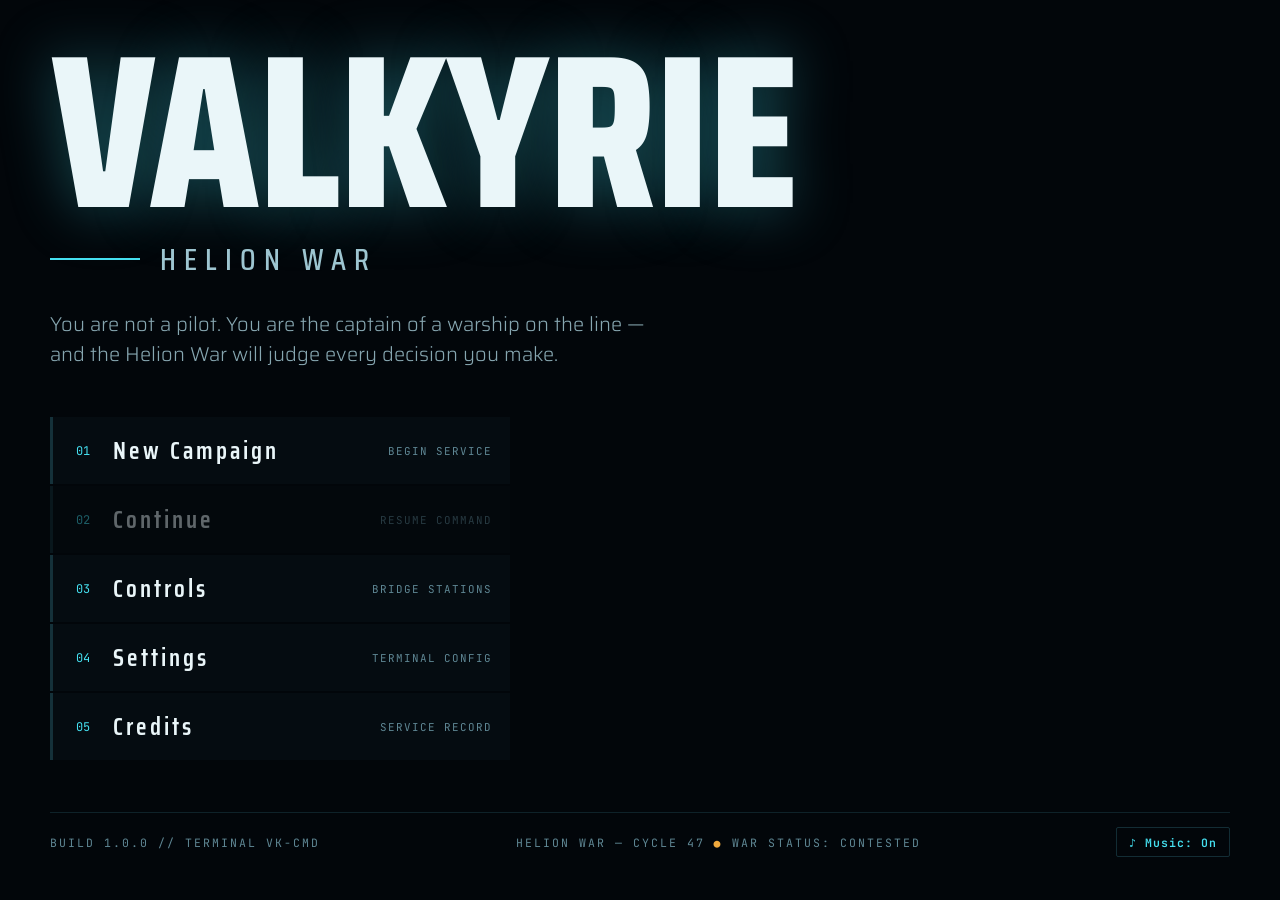
==== index.html @ b06b36be "M5: player hull classes and enemy ship variety - Three player hulls (Frigate / Cruiser / Battleship)" ====
<!DOCTYPE html>
<html lang="en">
<head>
  <meta charset="UTF-8">
  <meta name="viewport" content="width=device-width, initial-scale=1.0">
  <title>Valkyrie</title>
  <link rel="icon" href="data:image/svg+xml,%3Csvg xmlns='http://www.w3.org/2000/svg' viewBox='0 0 32 32'%3E%3Crect width='32' height='32' fill='%2304080b'/%3E%3Crect x='8' y='8' width='16' height='16' transform='rotate(45 16 16)' fill='none' stroke='%2345e0f0' stroke-width='3'/%3E%3Crect x='13' y='13' width='6' height='6' transform='rotate(45 16 16)' fill='%2345e0f0'/%3E%3C/svg%3E">
  <link rel="stylesheet" href="style.css">
</head>
<body>
  <main id="app">

    <!-- ============ TITLE ============ -->
    <section id="title-screen" class="screen">
      <div class="vk-bg vk-bg--title"></div>
      <div class="scanlines"></div>
      <div class="title-layout">
        <div class="title-block">
          <h1 class="game-title">VALKYRIE</h1>
          <div class="title-sub">
            <span class="rule"></span>
            <span>HELION WAR</span>
          </div>
          <p class="tagline">You are not a pilot. You are the captain of a warship on the line — and the Helion War will judge every decision you make.</p>
        </div>

        <nav class="menu">
          <button class="menu-item" id="menu-new"><span class="num">01</span><span class="label">New Campaign</span><span class="mono sub">BEGIN SERVICE</span></button>
          <button class="menu-item" id="menu-continue"><span class="num">02</span><span class="label">Continue</span><span class="mono sub">RESUME COMMAND</span></button>
          <button class="menu-item" id="menu-controls"><span class="num">03</span><span class="label">Controls</span><span class="mono sub">BRIDGE STATIONS</span></button>
          <button class="menu-item" id="menu-settings"><span class="num">04</span><span class="label">Settings</span><span class="mono sub">TERMINAL CONFIG</span></button>
          <button class="menu-item" id="menu-credits"><span class="num">05</span><span class="label">Credits</span><span class="mono sub">SERVICE RECORD</span></button>
        </nav>

        <div class="status-bar mono">
          <span>BUILD 1.0.0 // TERMINAL VK-CMD</span>
          <span class="dim">HELION WAR — CYCLE 47 <span class="amber">●</span> WAR STATUS: CONTESTED</span>
          <button class="audio-toggle" data-mute-toggle>♪ Music: On</button>
        </div>
      </div>
    </section>

    <!-- ============ CAMPAIGN INTRO ============ -->
    <section id="intro-screen" class="screen">
      <div class="vk-bg"></div>
      <div class="scanlines"></div>
      <div class="panel intro-panel">
        <p class="mono eyebrow">COMMONWEALTH NAVY // CONFIDENTIAL — CAPTAIN'S EYES ONLY</p>
        <h2>The Line Breaks</h2>
        <p class="mono intro-sub">HELION THEATRE · WAR CYCLE 47 · STATUS: CONTESTED</p>
        <div class="intro-body">
          <p>The Helion War is being lost.</p>
          <p>For three years the <b>Veyr Dominion</b> has driven through the frontier, system by system, breaking every Commonwealth fleet sent to hold them. They do not think of themselves as conquerors. They look at a divided, hesitant Commonwealth and see only a civilisation that has earned the order they intend to impose.</p>
          <p>And they are not alone. As the Navy falls back, frontier worlds that begged for protection and received speeches have begun to fly Dominion colours — the <b>Helion Protectorate</b>. Their ships are Commonwealth-built. Their captains trained in the same academies you did. When they hail you, they will not sound like the enemy.</p>
          <p>The <b>Greyward Line</b> is collapsing. Your ship's captain is dead, and the Admiralty has run out of better options. Command of the frigate <b>Resolute</b> — old, patched, scarred long before you boarded her — now falls to you.</p>
          <p>You are not here to win the war. Not yet. You are here to save what can be saved: ships, crews, civilians, and whatever is left of the line. In this war, a mission can succeed inside a defeat.</p>
          <p class="intro-sign">— Admiralty Command, Helion Front</p>
        </div>
        <button id="intro-begin" class="primary">Take Command</button>
      </div>
    </section>

    <!-- ============ GALACTIC WAR MAP ============ -->
    <section id="warmap-screen" class="screen">
      <div class="vk-bg"></div>
      <div class="warmap-shell">
        <div class="warmap-header">
          <div>
            <p class="mono eyebrow">STRATEGIC COMMAND // HELION THEATRE</p>
            <h2>Galactic War Map</h2>
          </div>
          <div class="warmap-cycle-box">
            <span class="mono">WAR CYCLE</span>
            <b id="warmap-cycle">1</b>
          </div>
        </div>
        <div class="warmap-body">
          <div class="warmap-stage">
            <svg id="warmap-routes" viewBox="0 0 100 100" preserveAspectRatio="none"></svg>
            <div id="warmap-nodes"></div>
          </div>
          <aside id="warmap-panel" class="card warmap-panel"></aside>
        </div>
        <div id="warmap-news" class="warmap-news"></div>
        <div class="warmap-actions">
          <button data-starbase class="primary">Starbase / Refit</button>
          <button data-back-title class="ghost">Back to Title</button>
        </div>
      </div>
    </section>

    <!-- ============ STARBASE ============ -->
    <section id="starbase-screen" class="screen">
      <div class="vk-bg"></div>
      <div class="panel wide">
        <div class="section-heading">
          <p class="mono eyebrow">ORBITAL COMMAND // REFIT BAY</p>
          <h2>Starbase</h2>
        </div>

        <div class="base-grid">
          <div class="card status-block">
            <h3 class="mono">▣ CAREER</h3>
            <dl>
              <div><dt>Credits</dt><dd id="base-credits">0</dd></div>
              <div><dt>Reputation</dt><dd id="base-reputation">Unproven</dd></div>
              <div><dt>Hull</dt><dd id="base-hull">100%</dd></div>
              <div><dt>Repair Estimate</dt><dd id="base-repair-cost">0</dd></div>
              <div><dt>Hull Class</dt><dd id="base-shipclass">Frigate</dd></div>
              <div><dt>Missions</dt><dd id="base-missions">0</dd></div>
              <div><dt>Best Grade</dt><dd id="base-best">—</dd></div>
              <div><dt>Tonnage Destroyed</dt><dd id="base-tonnage">0 t</dd></div>
            </dl>
            <button id="repair-ship">Repair Ship</button>
          </div>

          <div class="card loadout-block">
            <h3 class="mono">⚉ LOADOUT</h3>
            <label>Forward Weapon<select id="forward-select"></select></label>
            <label>Port Broadside<select id="port-select"></select></label>
            <label>Starboard Broadside<select id="starboard-select"></select></label>
            <label>Utility<select id="utility-select"></select></label>
          </div>

          <div class="card orders-block">
            <h3 class="mono">▤ STANDING ORDERS</h3>
            <p id="mission-preview">Assassinate a hostile flagship in a contested sector.</p>
            <div class="spacer"></div>
            <button data-warmap class="primary">To War Map</button>
            <button data-back-title class="ghost">Back to Title</button>
          </div>
        </div>

        <div class="base-grid-2">
          <div class="card armory-block">
            <h3 class="mono">⚙ ARMORY</h3>
            <p class="card-sub mono">Purchase weapons and modules, then equip them in your loadout.</p>
            <div id="armory-list" class="armory-list"></div>
          </div>
          <div class="card history-block">
            <h3 class="mono">▤ MISSION HISTORY</h3>
            <div id="history-list" class="history-list"></div>
          </div>
        </div>

        <div class="card shipyard-block">
          <h3 class="mono">⬡ SHIPYARD — HULL CLASS</h3>
          <p class="card-sub mono">Acquire and command heavier hulls as your reputation grows.</p>
          <div id="shipyard-list" class="shipyard-list"></div>
        </div>
      </div>
    </section>

    <!-- ============ MISSION BRIEFING ============ -->
    <section id="briefing-screen" class="screen">
      <div class="vk-bg"></div>
      <div class="scanlines"></div>
      <div class="panel briefing-panel">
        <p class="mono eyebrow">MISSION BRIEFING // ADMIRALTY COMMAND</p>
        <div class="briefing-head">
          <img id="brief-portrait" class="brief-portrait" alt="Briefing officer">
          <div class="briefing-headinfo">
            <h2 id="brief-op">OPERATION</h2>
            <p class="brief-meta mono"><span id="brief-type"></span> · <span id="brief-sector"></span></p>
            <p class="brief-officer"><b id="brief-officer-name"></b><span id="brief-officer-rank" class="mono"></span></p>
          </div>
        </div>
        <div class="briefing-body">
          <p class="brief-objective"><span class="brief-label mono">OBJECTIVE</span><span id="brief-objective"></span></p>
          <p id="brief-text" class="brief-text"></p>
          <dl class="brief-params">
            <div><dt>Time Limit</dt><dd id="brief-time">—</dd></div>
            <div><dt>Reward</dt><dd id="brief-reward">—</dd></div>
            <div><dt>Sector Threat</dt><dd id="brief-threat">—</dd></div>
          </dl>
        </div>
        <div class="briefing-actions">
          <button id="brief-launch" class="primary">Launch Mission</button>
          <button data-warmap class="ghost">Back to War Map</button>
        </div>
      </div>
    </section>

    <!-- ============ COMBAT ============ -->
    <section id="combat-screen" class="screen">
      <div class="combat-topbar mono">
        <div class="alert"><span class="dot"></span> COMBAT ENGAGED</div>
        <div class="op"><span class="cap">OPERATION</span><b id="hud-operation">—</b></div>
        <div class="obj"><span class="cap">PRIMARY OBJECTIVE</span><span id="hud-objective">—</span></div>
        <div class="clock"><span class="cap">MISSION CLOCK</span><b id="hud-timer">00:00</b></div>
      </div>
      <div class="combat-layout">
        <canvas id="game-canvas" width="1120" height="700"></canvas>
        <aside class="hud">
          <div class="hud-card">
            <h3 class="mono">▣ SHIP STATUS</h3>
            <div class="throttle-row mono"><span>THROTTLE</span><b id="hud-throttle">STOP</b></div>
            <div class="sided">
              <div class="sided-row">
                <span class="sided-label">SHIELDS</span>
                <b id="shield-port-val">100%</b>
                <div class="track port"><i id="shield-port-bar"></i></div>
                <div class="track"><i id="shield-stbd-bar"></i></div>
                <b id="shield-stbd-val">100%</b>
              </div>
              <div class="sided-row">
                <span class="sided-label">HULL</span>
                <b id="hull-port-val">100%</b>
                <div class="track port"><i id="hull-port-bar"></i></div>
                <div class="track"><i id="hull-stbd-bar"></i></div>
                <b id="hull-stbd-val">100%</b>
              </div>
              <div class="sided-caption mono"><span>◄ PORT</span><span>STARBOARD ►</span></div>
            </div>
            <div class="ship-plan">
              <svg viewBox="0 0 100 132" class="ship-plan-svg" aria-hidden="true">
                <path id="plan-port" d="M50 6 L31 30 L27 98 L40 124 L50 124 Z"></path>
                <path id="plan-stbd" d="M50 6 L69 30 L73 98 L60 124 L50 124 Z"></path>
                <line x1="50" y1="9" x2="50" y2="121" stroke="rgba(4,8,11,0.7)" stroke-width="1.5"></line>
                <circle id="plan-engines" cx="50" cy="112" r="6"></circle>
                <circle id="plan-weapons-p" cx="33" cy="66" r="5"></circle>
                <circle id="plan-weapons-s" cx="67" cy="66" r="5"></circle>
                <circle id="plan-sensors" cx="50" cy="26" r="5.5"></circle>
              </svg>
              <div class="ship-plan-key mono">DAMAGE CONTROL — HULL BY FLANK</div>
            </div>
          </div>
          <div class="hud-card">
            <h3 class="mono">⚓ BRIDGE CREW &amp; SYSTEMS</h3>
            <div id="system-officers" class="system-officers"></div>
          </div>
          <div class="hud-card">
            <h3 class="mono">⚉ WEAPON SYSTEMS</h3>
            <ul id="weapon-list" class="weapon-list"></ul>
          </div>
          <div class="hud-card">
            <h3 class="mono danger">◎ LOCKED TARGET</h3>
            <p id="target-info">No contact.</p>
          </div>
          <div class="hud-card log-card">
            <h3 class="mono">▤ COMMAND LOG</h3>
            <ol id="message-log"></ol>
          </div>
        </aside>
      </div>
      <div id="pause-banner" class="pause-banner hidden">PAUSED</div>
    </section>

    <!-- ============ EVALUATION ============ -->
    <section id="evaluation-screen" class="screen">
      <div class="vk-bg"></div>
      <div class="panel wide">
        <div class="section-heading">
          <p class="mono eyebrow">AFTER ACTION REVIEW // ADMIRALTY ASSESSMENT</p>
          <h2>Mission Evaluation</h2>
        </div>
        <div class="evaluation-grid">
          <div class="card grade-card">
            <span id="mission-grade" data-grade="F">F</span>
            <p id="mission-result">Mission failed.</p>
            <p id="eval-commendation" class="commendation hidden"></p>
          </div>
          <div class="card report-card">
            <h3 class="mono">CAPTAIN'S REPORT</h3>
            <p id="captain-report"></p>
          </div>
          <div class="card economy-card">
            <h3 class="mono">CAREER IMPACT</h3>
            <dl>
              <div><dt>Reward</dt><dd id="eval-reward">0</dd></div>
              <div><dt>Repair Cost</dt><dd id="eval-repair">0</dd></div>
              <div><dt>Net Outcome</dt><dd id="eval-net">0</dd></div>
              <div><dt>Reputation</dt><dd id="eval-reputation">Unproven</dd></div>
            </dl>
          </div>
          <div class="card stats-card">
            <h3 class="mono">STATISTICS</h3>
            <dl id="eval-stats"></dl>
          </div>
        </div>
        <p id="eval-warupdate" class="warupdate hidden"></p>
        <p id="eval-career" class="mono career-line"></p>
        <button data-warmap class="primary">Return to Command</button>
      </div>
    </section>

    <!-- ============ CONTROLS ============ -->
    <section id="controls-screen" class="screen">
      <div class="vk-bg"></div>
      <div class="panel wide">
        <div class="section-heading">
          <p class="mono eyebrow">BRIDGE STATIONS // COMMAND REFERENCE</p>
          <h2>Controls</h2>
        </div>
        <div id="controls-grid" class="controls-grid"></div>
        <p class="note mono">Combat is deliberate — your ship is heavy. Turn early, expose a broadside, then protect the damaged side.</p>
        <button data-back-title class="primary">Back to Title</button>
      </div>
    </section>

    <!-- ============ SETTINGS ============ -->
    <section id="settings-screen" class="screen">
      <div class="vk-bg"></div>
      <div class="panel">
        <div class="section-heading">
          <p class="mono eyebrow">TERMINAL CONFIG</p>
          <h2>Settings</h2>
        </div>
        <div class="card settings-card">
          <label class="setting-row">Music Volume
            <input type="range" id="music-volume" min="0" max="100" value="60">
          </label>
          <div class="setting-row">
            <span>Music</span>
            <button class="audio-toggle" data-mute-toggle>♪ Music: On</button>
          </div>
          <p class="note mono">More options (sound effects, screen shake, difficulty, accessibility) arrive in a later milestone.</p>
        </div>
        <button data-back-title class="primary">Back to Title</button>
      </div>
    </section>

    <!-- ============ CREDITS ============ -->
    <section id="credits-screen" class="screen">
      <div class="vk-bg"></div>
      <div class="panel">
        <div class="section-heading">
          <p class="mono eyebrow">SERVICE RECORD</p>
          <h2>Credits</h2>
        </div>
        <div class="card credits-card">
          <p><b>Valkyrie — Broadside Command</b></p>
          <p class="muted">A tactical starship command game. You command a single heavy warship through the Helion War: manoeuvre for broadsides, manage shields and system damage, and answer to the Admiralty after every action.</p>
          <p class="muted">Music: “Silent Armada”.</p>
        </div>
        <button data-back-title class="primary">Back to Title</button>
      </div>
    </section>

  </main>

  <script type="module" src="src/main.js"></script>
</body>
</html>
---- style.css ----
/* ============================================================
   Valkyrie — fleet command terminal visual identity
   Palette + type extracted from the design mockup.
   ============================================================ */

@font-face {
  font-family: "JetBrains Mono";
  font-style: normal;
  font-weight: 400 700;
  font-display: swap;
  src: url("assets/fonts/JetBrainsMono-latin.woff2") format("woff2");
}
@font-face {
  font-family: "Saira";
  font-style: normal;
  font-weight: 300 700;
  font-display: swap;
  src: url("assets/fonts/Saira-latin.woff2") format("woff2");
}
@font-face {
  font-family: "Saira Condensed";
  font-style: normal;
  font-weight: 400;
  font-display: swap;
  src: url("assets/fonts/SairaCondensed-400-latin.woff2") format("woff2");
}
@font-face {
  font-family: "Saira Condensed";
  font-style: normal;
  font-weight: 500;
  font-display: swap;
  src: url("assets/fonts/SairaCondensed-500-latin.woff2") format("woff2");
}
@font-face {
  font-family: "Saira Condensed";
  font-style: normal;
  font-weight: 600;
  font-display: swap;
  src: url("assets/fonts/SairaCondensed-600-latin.woff2") format("woff2");
}
@font-face {
  font-family: "Saira Condensed";
  font-style: normal;
  font-weight: 700;
  font-display: swap;
  src: url("assets/fonts/SairaCondensed-700-latin.woff2") format("woff2");
}
@font-face {
  font-family: "Saira Condensed";
  font-style: normal;
  font-weight: 800;
  font-display: swap;
  src: url("assets/fonts/SairaCondensed-800-latin.woff2") format("woff2");
}

:root {
  --bg: #04080b;
  --bg-deep: #02060a;
  --panel: #061119;
  --panel-2: rgba(10, 22, 28, 0.92);
  --line: rgba(70, 160, 180, 0.25);
  --line-strong: rgba(69, 224, 240, 0.5);
  --text: #eaf6f9;
  --text-2: #cfe2e8;
  --muted: #7fb3c0;
  --muted-2: #5f8794;
  --accent: #45e0f0;
  --amber: #f0a93d;
  --danger: #ff5347;
  --danger-soft: #ff7a70;
  --success: #5fd17a;
  --violet: #b86bff;
  --mono: "JetBrains Mono", ui-monospace, monospace;
  --display: "Saira Condensed", "Saira", sans-serif;
  --body: "Saira", system-ui, sans-serif;
}

* { box-sizing: border-box; }

html, body {
  min-height: 100%;
  margin: 0;
  background: var(--bg-deep);
  color: var(--text);
  font-family: var(--body);
}
body { overflow-x: hidden; }

.mono { font-family: var(--mono); letter-spacing: 1px; }
.dim { color: var(--muted-2); }
.amber { color: var(--amber); }
.danger { color: var(--danger-soft); }
.muted { color: var(--muted); }

/* ---------- buttons / inputs ---------- */
button, select {
  font: inherit;
  color: var(--text);
  cursor: pointer;
}
button {
  min-height: 44px;
  padding: 0 20px;
  border: 1px solid var(--line);
  border-radius: 2px;
  background: rgba(18, 34, 44, 0.8);
  font-family: var(--display);
  font-weight: 600;
  letter-spacing: 2px;
  text-transform: uppercase;
  transition: border-color 0.15s, background 0.15s, color 0.15s;
}
button:hover { border-color: var(--accent); background: rgba(69, 224, 240, 0.12); }
button.primary {
  border-color: transparent;
  background: linear-gradient(135deg, #1fb7c8, #2e7be6);
  color: #021018;
  font-weight: 700;
}
button.primary:hover { background: linear-gradient(135deg, #45e0f0, #3a8df0); }
button.ghost { background: transparent; }
button:disabled { cursor: not-allowed; opacity: 0.45; }

select {
  width: 100%;
  min-height: 40px;
  margin-top: 6px;
  padding: 0 10px;
  border: 1px solid var(--line);
  border-radius: 2px;
  background: #0b1724;
  font-family: var(--body);
}

/* ---------- screens ---------- */
.screen { display: none; position: relative; min-height: 100vh; padding: 28px; }
.screen.screen-active { display: grid; place-items: center; }

.vk-bg {
  position: absolute; inset: 0; z-index: -2;
  background:
    radial-gradient(ellipse 90% 90% at 50% 35%, #08141c 0%, #050b10 55%, var(--bg-deep) 100%),
    radial-gradient(1px 1px at 20% 30%, rgba(200,230,240,0.5), transparent),
    radial-gradient(1px 1px at 60% 20%, rgba(200,230,240,0.4), transparent),
    radial-gradient(1px 1px at 80% 50%, rgba(200,230,240,0.5), transparent),
    radial-gradient(1px 1px at 40% 75%, rgba(200,230,240,0.35), transparent),
    radial-gradient(2px 2px at 15% 62%, rgba(200,230,240,0.5), transparent);
}
.vk-bg--title {
  background:
    radial-gradient(ellipse 120% 90% at 70% 30%, #0a1822 0%, #050b10 45%, #03070a 100%),
    radial-gradient(ellipse 50% 60% at 78% 60%, rgba(40,160,180,0.10), transparent 60%),
    radial-gradient(1px 1px at 20% 30%, rgba(200,230,240,0.7), transparent),
    radial-gradient(1px 1px at 60% 20%, rgba(200,230,240,0.5), transparent),
    radial-gradient(1px 1px at 80% 50%, rgba(200,230,240,0.6), transparent),
    radial-gradient(2px 2px at 15% 60%, rgba(200,230,240,0.6), transparent),
    radial-gradient(1px 1px at 33% 15%, rgba(200,230,240,0.5), transparent);
}
.scanlines {
  position: absolute; inset: 0; z-index: -1; pointer-events: none; opacity: 0.5;
  background: repeating-linear-gradient(0deg, rgba(0,0,0,0) 0 2px, rgba(0,0,0,0.16) 3px, rgba(0,0,0,0) 4px);
}

/* ============ TITLE ============ */
.title-layout { width: min(1180px, 100%); }
.fleet-tag { display: flex; align-items: center; gap: 16px; margin-bottom: 60px; }
.fleet-tag .mono { font-size: 0.8rem; letter-spacing: 4px; color: var(--muted); }
.sigil {
  width: 30px; height: 30px; border: 2px solid var(--accent); transform: rotate(45deg);
  display: grid; place-items: center;
}
.sigil::after { content: ""; width: 11px; height: 11px; background: var(--accent); }

.classified { font-size: 0.85rem; letter-spacing: 9px; color: var(--accent); margin: 0 0 6px; }
.game-title {
  margin: 0;
  font-family: var(--display);
  font-weight: 800;
  font-size: clamp(5rem, 17vw, 14rem);
  line-height: 0.82;
  letter-spacing: -2px;
  color: var(--text);
  text-shadow: 0 0 60px rgba(69, 224, 240, 0.35);
}
.title-sub { display: flex; align-items: center; gap: 20px; margin-top: 14px; }
.title-sub .rule { height: 2px; width: 90px; background: var(--accent); }
.title-sub span:last-child {
  font-family: var(--display); font-weight: 500; font-size: clamp(1.1rem, 2.4vw, 1.9rem);
  letter-spacing: 8px; color: #9dc5d0;
}
.tagline { margin-top: 26px; max-width: 620px; font-size: 1.25rem; line-height: 1.5; color: #87a7b1; font-weight: 300; }

.menu { display: flex; flex-direction: column; gap: 2px; width: min(460px, 100%); margin-top: 48px; }
.menu-item {
  display: flex; align-items: center; gap: 18px;
  min-height: 0; padding: 14px 18px;
  border: 0; border-left: 3px solid rgba(70, 160, 180, 0.25);
  border-radius: 0; background: rgba(8, 18, 24, 0.5);
  text-transform: none; letter-spacing: 0; font-family: var(--body); font-weight: 400;
}
.menu-item:hover { background: rgba(69, 224, 240, 0.12); border-left-color: var(--accent); }
.menu-item .num { font-family: var(--mono); font-size: 0.75rem; color: var(--accent); width: 24px; }
.menu-item .label { font-family: var(--display); font-weight: 600; font-size: 1.55rem; letter-spacing: 3px; }
.menu-item .sub { margin-left: auto; font-size: 0.68rem; color: var(--muted-2); }
.menu-item.disabled { opacity: 0.4; pointer-events: none; }

.status-bar {
  display: flex; flex-wrap: wrap; gap: 14px; justify-content: space-between; align-items: center;
  margin-top: 52px; padding-top: 14px; font-size: 0.72rem; letter-spacing: 2px; color: var(--muted-2);
  border-top: 1px solid rgba(70, 160, 180, 0.18);
}
.audio-toggle {
  min-height: 30px; padding: 0 12px; font-family: var(--mono); font-size: 0.72rem;
  letter-spacing: 1px; text-transform: none; color: var(--accent); background: transparent;
  border: 1px solid var(--line);
}
.audio-toggle.muted { color: var(--muted-2); }

/* ============ CAMPAIGN INTRO ============ */
.intro-panel { width: min(820px, 100%); max-height: calc(100vh - 56px); overflow-y: auto; }
.intro-sub { margin: 8px 0 0; font-size: 0.72rem; letter-spacing: 3px; color: var(--muted-2); }
.intro-body { margin: 22px 0 26px; }
.intro-body p { margin: 0 0 16px; color: var(--text-2); font-size: 1.08rem; line-height: 1.66; }
.intro-body b { color: var(--accent); font-weight: 600; }
.intro-sign { color: var(--muted) !important; font-style: italic; }
.intro-panel .primary { width: 100%; }

/* ============ MISSION BRIEFING ============ */
.briefing-panel { width: min(860px, 100%); max-height: calc(100vh - 56px); overflow-y: auto; }
.briefing-head { display: grid; grid-template-columns: 120px 1fr; gap: 22px; align-items: center; margin: 16px 0 20px; }
.brief-portrait { width: 120px; height: 158px; object-fit: cover; object-position: top center; border: 1px solid var(--line-strong); border-radius: 3px; background: #0b1724; box-shadow: 0 8px 30px rgba(0, 0, 0, 0.5); }
.briefing-headinfo h2 { font-size: clamp(1.6rem, 3.5vw, 2.6rem); }
.brief-meta { margin: 6px 0 10px; font-size: 0.74rem; letter-spacing: 2px; color: var(--amber); }
.brief-officer { margin: 0; color: var(--text-2); }
.brief-officer b { font-family: var(--display); font-weight: 600; font-size: 1.15rem; letter-spacing: 1px; }
.brief-officer span { display: block; font-size: 0.7rem; letter-spacing: 2px; color: var(--muted-2); text-transform: uppercase; margin-top: 2px; }
.briefing-body { border-top: 1px solid var(--line); padding-top: 18px; }
.brief-objective { display: flex; gap: 12px; align-items: baseline; margin: 0 0 14px; }
.brief-objective .brief-label { font-size: 0.66rem; letter-spacing: 2px; color: var(--accent); white-space: nowrap; }
.brief-objective span:last-child { font-family: var(--display); font-weight: 600; font-size: 1.2rem; color: var(--text); }
.brief-text { color: var(--text-2); font-size: 1.04rem; line-height: 1.6; margin: 0 0 18px; }
.brief-params { display: grid; grid-template-columns: repeat(3, 1fr); gap: 14px; margin: 0 0 22px; }
.brief-params div { display: flex; flex-direction: column; gap: 4px; padding: 12px 14px; border: 1px solid var(--line); background: rgba(8, 18, 26, 0.5); }
.brief-params dt { color: var(--muted-2); font-size: 0.66rem; letter-spacing: 2px; text-transform: uppercase; }
.brief-params dd { margin: 0; font-family: var(--mono); font-size: 1.05rem; color: var(--text); }
.briefing-actions { display: flex; gap: 12px; }
.briefing-actions .primary { flex: 2; }
.briefing-actions .ghost { flex: 1; }

/* ============ panels / cards ============ */
.panel {
  position: relative;
  width: min(760px, 100%);
  padding: 30px;
  border: 1px solid var(--line);
  border-radius: 2px;
  background: rgba(8, 18, 26, 0.86);
  box-shadow: 0 24px 70px rgba(0, 0, 0, 0.45);
}
.panel.wide { width: min(1180px, 100%); }
.section-heading { margin-bottom: 24px; }
.eyebrow { margin: 0 0 8px; font-size: 0.75rem; letter-spacing: 4px; color: var(--accent); }
h2 { margin: 0; font-family: var(--display); font-weight: 700; font-size: clamp(2rem, 5vw, 3.2rem); letter-spacing: 1px; }
h3 { margin: 0 0 14px; font-size: 0.78rem; letter-spacing: 3px; color: var(--muted-2); }

.card {
  border: 1px solid var(--line);
  background: var(--panel-2);
  padding: 18px;
  clip-path: polygon(0 0, 100% 0, 100% 100%, 14px 100%, 0 calc(100% - 14px));
}

dl { margin: 0; }
dl div { display: flex; justify-content: space-between; gap: 18px; padding: 8px 0; border-bottom: 1px solid rgba(70, 160, 180, 0.2); }
dt { color: var(--muted); }
dd { margin: 0; font-weight: 700; text-align: right; font-family: var(--mono); }

/* ============ STARBASE ============ */
.base-grid { display: grid; grid-template-columns: minmax(220px, 0.9fr) minmax(280px, 1.15fr) minmax(260px, 1fr); gap: 18px; }
.loadout-block { display: grid; gap: 14px; align-content: start; }
.loadout-block label { color: var(--muted); font-size: 0.9rem; }
.orders-block { display: flex; flex-direction: column; gap: 12px; }
.orders-block p { color: var(--muted); line-height: 1.5; }
.orders-block .spacer { flex: 1; }
.status-block button { margin-top: 14px; width: 100%; }

.base-grid-2 { display: grid; grid-template-columns: 1.2fr 1fr; gap: 18px; margin-top: 18px; }
.card-sub { margin: -4px 0 12px; font-size: 0.68rem; letter-spacing: 1px; color: var(--muted-2); }

.armory-list { display: grid; gap: 8px; max-height: 320px; overflow: auto; }
.armory-row { display: grid; grid-template-columns: 1fr auto auto; gap: 12px; align-items: center; padding: 10px 12px; border: 1px solid rgba(70, 160, 180, 0.18); background: rgba(8, 18, 24, 0.5); }
.armory-info { display: flex; flex-direction: column; gap: 2px; min-width: 0; }
.armory-name { font-family: var(--display); font-weight: 600; font-size: 1.02rem; letter-spacing: 1px; }
.armory-meta { font-size: 0.66rem; color: var(--muted-2); overflow: hidden; text-overflow: ellipsis; white-space: nowrap; }
.armory-cost { color: var(--amber); font-size: 0.82rem; }
.armory-row button { min-height: 34px; padding: 0 16px; }

.history-list { display: grid; gap: 8px; max-height: 320px; overflow: auto; }
.history-row { display: grid; grid-template-columns: 30px 1fr auto; gap: 10px; align-items: center; padding: 8px 10px; border-left: 2px solid rgba(70, 160, 180, 0.3); background: rgba(8, 18, 24, 0.5); }
.history-grade { font-family: var(--display); font-weight: 800; font-size: 1.2rem; text-align: center; }
.history-grade[data-grade="S"], .history-grade[data-grade="A"] { color: var(--accent); }
.history-grade[data-grade="B"], .history-grade[data-grade="C"] { color: var(--amber); }
.history-grade[data-grade="D"], .history-grade[data-grade="F"] { color: var(--danger); }
.history-info { display: flex; flex-direction: column; gap: 1px; min-width: 0; }
.history-op { font-size: 0.92rem; color: var(--text-2); overflow: hidden; text-overflow: ellipsis; white-space: nowrap; }
.history-target { font-size: 0.66rem; color: var(--muted-2); }
.history-result { font-size: 0.66rem; }
.history-result.ok { color: var(--success); }
.history-result.bad { color: var(--danger-soft); }
.empty { color: var(--muted-2); font-size: 0.78rem; padding: 8px 2px; }

.shipyard-block { margin-top: 18px; }
.shipyard-list { display: grid; grid-template-columns: repeat(3, 1fr); gap: 14px; }
.shipyard-row { display: flex; flex-direction: column; gap: 10px; padding: 14px; border: 1px solid var(--line); background: rgba(8, 18, 24, 0.5); }
.shipyard-row.current { border-color: var(--accent); background: rgba(69, 224, 240, 0.08); }
.shipyard-info { display: flex; flex-direction: column; gap: 6px; flex: 1; }
.shipyard-name { font-family: var(--display); font-weight: 700; font-size: 1.1rem; letter-spacing: 1px; color: var(--text); }
.shipyard-stats { font-size: 0.66rem; letter-spacing: 1px; color: var(--accent); }
.shipyard-desc { font-size: 0.82rem; line-height: 1.45; color: var(--muted); }
.shipyard-row button { width: 100%; }
@media (max-width: 1100px) { .shipyard-list { grid-template-columns: 1fr; } }

/* ============ COMBAT ============ */
#combat-screen.screen-active { display: block; padding: 0; }
.combat-topbar {
  display: flex; align-items: center; gap: 28px; height: 64px; padding: 0 28px;
  background: linear-gradient(180deg, rgba(6, 16, 22, 0.95), rgba(6, 16, 22, 0));
  font-size: 0.72rem;
}
.combat-topbar .cap { display: block; color: var(--muted-2); letter-spacing: 2px; }
.combat-topbar b, .combat-topbar #hud-objective { font-family: var(--display); font-weight: 600; font-size: 1.05rem; letter-spacing: 2px; color: var(--text); }
.combat-topbar .clock b { font-family: var(--mono); color: var(--accent); font-size: 1.3rem; }
.combat-topbar .alert { display: flex; align-items: center; gap: 10px; color: var(--danger-soft); font-family: var(--display); font-weight: 700; letter-spacing: 3px; }
.combat-topbar .obj { flex: 1; text-align: center; }
.combat-topbar .dot { width: 10px; height: 10px; border-radius: 50%; background: var(--danger); animation: vk-blink 1.1s steps(1) infinite; }

.combat-layout { display: grid; grid-template-columns: minmax(0, 1fr) 340px; gap: 16px; padding: 0 16px 16px; height: calc(100vh - 64px); }
#game-canvas {
  width: 100%; height: 100%;
  border: 1px solid var(--line);
  border-radius: 2px;
  background: #02060a;
  box-shadow: inset 0 0 200px rgba(255, 60, 40, 0.08);
}
.hud { display: flex; flex-direction: column; gap: 12px; min-height: 0; overflow-y: auto; padding-right: 4px; }
.hud-card { border: 1px solid var(--line); background: var(--panel-2); padding: 14px; min-height: 0; }
.hud-card h3 { margin-bottom: 10px; }
.hud-card.danger, .hud-card h3.danger { color: var(--danger-soft); }

.throttle-row { display: flex; justify-content: space-between; align-items: center; padding: 4px 0 10px; font-size: 0.7rem; letter-spacing: 1px; color: var(--muted); border-bottom: 1px solid rgba(70, 160, 180, 0.18); margin-bottom: 10px; }
.throttle-row b { font-size: 0.78rem; color: var(--muted); }
.throttle-row b[data-level="1"] { color: var(--accent); }
.throttle-row b[data-level="2"] { color: var(--accent); }
.throttle-row b[data-level="3"] { color: var(--amber); }
.sided { margin-bottom: 6px; }
.sided-row { display: grid; grid-template-columns: 54px 32px 1fr 1fr 32px; gap: 6px; align-items: center; margin: 8px 0; }
.sided-label { font-family: var(--mono); font-size: 0.66rem; letter-spacing: 1px; color: var(--muted); }
.sided-row b { font-family: var(--mono); font-size: 0.66rem; color: var(--text); text-align: center; }
.sided-row .track { height: 10px; overflow: hidden; border-radius: 1px; background: #091420; }
.sided-row .track i { display: block; height: 100%; width: 100%; background: var(--success); }
.sided-row .track.port { transform: scaleX(-1); } /* mirror: port fills from centre outward */
.sided-caption { display: flex; justify-content: space-between; padding: 0 2px; margin-top: 2px; font-size: 0.6rem; letter-spacing: 1px; color: var(--muted-2); }
#target-info .sd { color: var(--muted-2); }

.system-list, .weapon-list, #message-log { margin: 10px 0 0; padding: 0; list-style: none; }
.system-list li, .weapon-list li {
  display: flex; justify-content: space-between; gap: 12px; padding: 5px 0;
  border-bottom: 1px solid rgba(70, 160, 180, 0.18); color: var(--muted); font-size: 0.82rem;
}
.system-list b, .weapon-list b { color: var(--text); font-family: var(--mono); font-size: 0.74rem; }
.system-list li[data-level="1"] b { color: var(--amber); }
.system-list li[data-level="2"] b { color: var(--danger-soft); }
.system-list li[data-level="3"] b { color: var(--danger); }
.weapon-list li[data-ready="true"] b { color: var(--success); }
.weapon-list li[data-ready="false"] b { color: var(--amber); }

/* ship damage schematic */
.ship-plan { display: flex; flex-direction: column; align-items: center; gap: 5px; margin-top: 14px; }
.ship-plan-svg { width: 78px; height: auto; }
.ship-plan-svg path { stroke-width: 2.5; transition: fill 0.25s, stroke 0.25s; }
.ship-plan-svg circle { stroke: rgba(4, 8, 11, 0.65); stroke-width: 1; transition: fill 0.25s; }
.ship-plan-key { font-size: 0.56rem; letter-spacing: 1px; color: var(--muted-2); }

/* bridge crew + systems */
.system-officers { display: flex; flex-direction: column; gap: 11px; }
.officer-row { display: grid; grid-template-columns: 46px 1fr; gap: 11px; align-items: center; }
.officer-portrait { width: 46px; height: 60px; object-fit: cover; object-position: top center; border: 1px solid var(--line); border-radius: 2px; background: #0b1724; }
.officer-info { display: flex; flex-direction: column; gap: 3px; min-width: 0; }
.officer-top { display: flex; justify-content: space-between; align-items: baseline; gap: 8px; }
.officer-name { font-family: var(--display); font-weight: 600; font-size: 0.95rem; letter-spacing: 0.5px; color: var(--text); white-space: nowrap; }
.officer-role { font-size: 0.56rem; letter-spacing: 1px; color: var(--muted-2); text-transform: uppercase; white-space: nowrap; }
.officer-system { font-size: 0.76rem; color: var(--muted); }
.officer-system .sys-icon { color: var(--accent); font-size: 0.9rem; }
.officer-system b { font-family: var(--mono); font-size: 0.7rem; font-weight: 500; }
.officer-bar { height: 5px; background: #091420; border-radius: 1px; overflow: hidden; margin-top: 2px; }
.officer-bar i { display: block; height: 100%; width: 100%; background: var(--success); transition: width 0.2s; }
.officer-row[data-level="3"] .officer-portrait { filter: grayscale(0.6) brightness(0.66); }
.officer-row[data-level="3"] .officer-name { color: var(--danger-soft); }

#target-info { color: var(--muted); line-height: 1.4; font-size: 0.86rem; }
.log-card { overflow: hidden; }
#message-log { max-height: 100%; overflow: auto; color: var(--muted); font-family: var(--mono); font-size: 0.76rem; }
#message-log li { margin-bottom: 7px; line-height: 1.4; }

.pause-banner {
  position: fixed; inset: 0; display: grid; place-items: center;
  background: rgba(3, 7, 12, 0.62); color: var(--text);
  font-family: var(--display); font-weight: 800; font-size: 4rem; letter-spacing: 8px;
}
.hidden { display: none; }

/* ============ EVALUATION ============ */
.evaluation-grid { display: grid; grid-template-columns: 200px minmax(260px, 1fr) minmax(220px, 0.75fr); gap: 18px; margin-bottom: 20px; }
.grade-card { display: grid; place-items: center; text-align: center; }
.grade-card span { font-family: var(--display); font-weight: 900; font-size: 5.4rem; line-height: 1; }
.grade-card span[data-grade="S"], .grade-card span[data-grade="A"] { color: var(--accent); }
.grade-card span[data-grade="B"], .grade-card span[data-grade="C"] { color: var(--amber); }
.grade-card span[data-grade="D"], .grade-card span[data-grade="F"] { color: var(--danger); }
.grade-card p { margin: 10px 0 0; color: var(--muted); }
.commendation { margin: 12px 0 0; font-size: 0.82rem; line-height: 1.4; }
.commendation[data-kind="commendation"] { color: var(--success); }
.commendation[data-kind="reprimand"] { color: var(--danger-soft); }
.career-line { margin: 0 0 18px; padding: 10px 14px; font-size: 0.72rem; letter-spacing: 1px; color: var(--muted); border: 1px solid var(--line); background: rgba(8, 18, 26, 0.6); }
.report-card { grid-row: span 2; }
.report-card p { color: var(--text-2); line-height: 1.6; }
.stats-card { grid-column: 1 / -1; }
#eval-stats { display: grid; grid-template-columns: repeat(4, minmax(140px, 1fr)); gap: 0 18px; }
#evaluation-screen .primary { width: 100%; }

/* ============ CONTROLS ============ */
.controls-grid { display: grid; grid-template-columns: repeat(3, 1fr); gap: 18px; margin-bottom: 20px; }
.controls-group { border: 1px solid var(--line); background: var(--panel-2); padding: 16px; }
.controls-group h3 { color: var(--accent); }
.control-row { display: flex; align-items: center; gap: 12px; padding: 8px 0; border-bottom: 1px solid rgba(70, 160, 180, 0.16); }
.control-keys { display: flex; gap: 6px; min-width: 96px; }
kbd {
  font-family: var(--mono); font-size: 0.72rem; min-width: 30px; text-align: center;
  padding: 5px 8px; border: 1px solid var(--line-strong); border-radius: 3px;
  background: #0b1724; color: var(--accent);
}
.control-action { color: var(--text-2); font-size: 0.92rem; }
.note { color: var(--muted-2); font-size: 0.8rem; line-height: 1.5; margin: 0 0 18px; }
#controls-screen .primary, #settings-screen .primary, #credits-screen .primary { width: 100%; }

/* ============ SETTINGS / CREDITS ============ */
.settings-card, .credits-card { display: grid; gap: 16px; margin-bottom: 20px; }
.setting-row { display: flex; align-items: center; justify-content: space-between; gap: 16px; color: var(--muted); }
.setting-row input[type="range"] { flex: 1; max-width: 320px; accent-color: var(--accent); }
.credits-card p { margin: 0; line-height: 1.6; }

/* ============ WAR MAP ============ */
.warmap-shell { width: min(1320px, 100%); display: flex; flex-direction: column; gap: 16px; }
.warmap-header { display: flex; justify-content: space-between; align-items: flex-end; gap: 18px; }
.warmap-cycle-box { text-align: right; }
.warmap-cycle-box span { display: block; font-size: 0.68rem; letter-spacing: 2px; color: var(--muted-2); }
.warmap-cycle-box b { font-family: var(--display); font-weight: 700; font-size: 2.4rem; color: var(--accent); }

.warmap-body { display: grid; grid-template-columns: 1fr 340px; gap: 18px; }
.warmap-stage {
  position: relative; height: 56vh; min-height: 420px;
  border: 1px solid var(--line); border-radius: 2px;
  background:
    linear-gradient(rgba(70,160,180,0.05) 1px, transparent 1px) 0 0 / 64px 64px,
    linear-gradient(90deg, rgba(70,160,180,0.05) 1px, transparent 1px) 0 0 / 64px 64px,
    radial-gradient(ellipse 60% 60% at 50% 50%, #061119 0%, #03070a 100%);
  overflow: hidden;
}
#warmap-routes { position: absolute; inset: 0; width: 100%; height: 100%; pointer-events: none; }
#warmap-routes line { stroke: rgba(70, 160, 180, 0.28); stroke-width: 1; vector-effect: non-scaling-stroke; }
#warmap-nodes { position: absolute; inset: 0; }

.warmap-node {
  position: absolute; transform: translate(-50%, -50%);
  display: flex; flex-direction: column; align-items: center; gap: 6px;
  min-height: 0; padding: 0; border: 0; background: transparent;
  text-transform: none; letter-spacing: 0; font-family: var(--body);
  --node-color: #45e0f0;
}
.node-dot {
  width: 20px; height: 20px; border-radius: 50%;
  background: var(--node-color); box-shadow: 0 0 12px var(--node-color);
  border: 2px solid rgba(4, 8, 11, 0.8);
}
.node-marker { position: absolute; top: -7px; width: 34px; height: 34px; border-radius: 50%; pointer-events: none; }
.warmap-node.has-mission .node-marker {
  border: 1.5px solid var(--node-color); opacity: 0.7; animation: vk-pulse 2.2s ease-in-out infinite;
}
.node-label {
  font-family: var(--display); font-weight: 600; font-size: 0.92rem; letter-spacing: 1px;
  color: var(--text-2); white-space: nowrap; text-shadow: 0 1px 4px #000;
}
.warmap-node:hover .node-dot { transform: scale(1.15); }
.warmap-node.selected .node-dot { box-shadow: 0 0 0 3px rgba(255,255,255,0.5), 0 0 16px var(--node-color); }
.warmap-node.selected .node-label { color: #fff; }

.warmap-panel { align-self: start; }
.wm-head { margin-bottom: 14px; }
.wm-name { margin: 2px 0 4px; font-family: var(--display); font-weight: 700; font-size: 1.5rem; }
.wm-control { font-family: var(--mono); font-size: 0.72rem; letter-spacing: 2px; }
.wm-bar { display: grid; grid-template-columns: 86px 1fr 30px; gap: 8px; align-items: center; margin: 7px 0; }
.wm-bar-label { font-size: 0.64rem; color: var(--muted); }
.wm-track { height: 8px; background: #091420; border-radius: 1px; overflow: hidden; }
.wm-track i { display: block; height: 100%; }
.wm-bar-val { font-size: 0.66rem; color: var(--text); text-align: right; }
.wm-meta { margin: 12px 0; font-size: 0.68rem; color: var(--muted-2); letter-spacing: 1px; }
.wm-order { margin-top: 14px; border-top: 1px solid var(--line); padding-top: 14px; }
.wm-optype { margin: 6px 0 4px; font-family: var(--display); font-weight: 700; font-size: 1.15rem; letter-spacing: 1px; color: var(--amber); }
.wm-brief { color: var(--muted); font-size: 0.86rem; line-height: 1.5; margin: 4px 0 14px; }
.wm-order button { width: 100%; }
.wm-secured { margin-top: 16px; color: var(--success); font-size: 0.78rem; letter-spacing: 1px; }

.warmap-news { border: 1px solid var(--line); background: rgba(8, 18, 26, 0.5); padding: 12px 16px; min-height: 48px; }
.news-line { display: flex; gap: 12px; align-items: baseline; padding: 4px 0; }
.news-cycle { font-size: 0.64rem; letter-spacing: 1px; white-space: nowrap; }
.news-cycle.good { color: var(--success); }
.news-cycle.bad { color: var(--danger-soft); }
.news-text { color: var(--text-2); font-size: 0.86rem; line-height: 1.4; }
.warmap-actions { display: flex; gap: 12px; }
.warmap-actions button { flex: 1; }

.warupdate { margin: 0 0 12px; padding: 12px 16px; font-size: 0.88rem; line-height: 1.5; color: var(--text-2); border-left: 2px solid var(--accent); background: rgba(69, 224, 240, 0.06); }

/* ============ animations ============ */
@keyframes vk-blink { 0%, 100% { opacity: 1; } 50% { opacity: 0.2; } }
@keyframes vk-pulse { 0%, 100% { opacity: 0.35; transform: scale(1); } 50% { opacity: 0.8; transform: scale(1.12); } }

/* ============ responsive ============ */
@media (max-width: 1100px) {
  .base-grid, .base-grid-2, .evaluation-grid, .controls-grid, .warmap-body { grid-template-columns: 1fr; }
  .combat-layout { grid-template-columns: 1fr; height: auto; }
  .hud { grid-template-rows: none; }
  #game-canvas { min-height: 60vh; }
  #eval-stats { grid-template-columns: repeat(2, minmax(140px, 1fr)); }
  .report-card { grid-row: auto; }
}
@media (max-width: 640px) {
  .screen { padding: 16px; }
  .panel { padding: 20px; }
  #eval-stats { grid-template-columns: 1fr; }
  .combat-topbar { gap: 14px; height: auto; flex-wrap: wrap; padding: 10px 16px; }
}
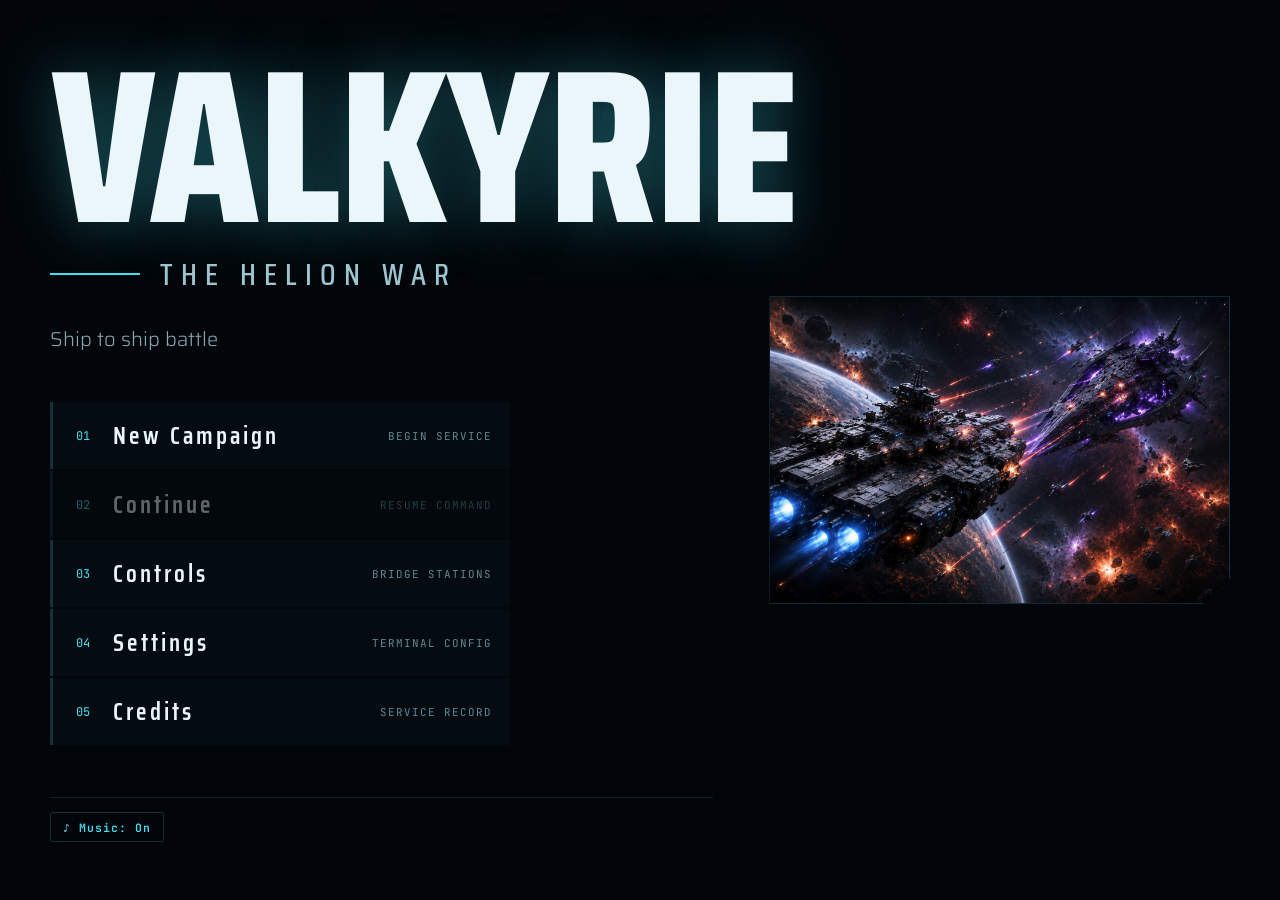
==== commit ecaecf9c: "Front-line deployment limit + title-screen art and copy pass War map: the captain may now only deplo" ====
--- a/index.html
+++ b/index.html
@@ -15,27 +15,56 @@
       <div class="vk-bg vk-bg--title"></div>
       <div class="scanlines"></div>
       <div class="title-layout">
-        <div class="title-block">
-          <h1 class="game-title">VALKYRIE</h1>
-          <div class="title-sub">
-            <span class="rule"></span>
-            <span>HELION WAR</span>
-          </div>
-          <p class="tagline">You are not a pilot. You are the captain of a warship on the line — and the Helion War will judge every decision you make.</p>
-        </div>
-
-        <nav class="menu">
-          <button class="menu-item" id="menu-new"><span class="num">01</span><span class="label">New Campaign</span><span class="mono sub">BEGIN SERVICE</span></button>
-          <button class="menu-item" id="menu-continue"><span class="num">02</span><span class="label">Continue</span><span class="mono sub">RESUME COMMAND</span></button>
-          <button class="menu-item" id="menu-controls"><span class="num">03</span><span class="label">Controls</span><span class="mono sub">BRIDGE STATIONS</span></button>
-          <button class="menu-item" id="menu-settings"><span class="num">04</span><span class="label">Settings</span><span class="mono sub">TERMINAL CONFIG</span></button>
-          <button class="menu-item" id="menu-credits"><span class="num">05</span><span class="label">Credits</span><span class="mono sub">SERVICE RECORD</span></button>
-        </nav>
-
-        <div class="status-bar mono">
-          <span>BUILD 1.0.0 // TERMINAL VK-CMD</span>
-          <span class="dim">HELION WAR — CYCLE 47 <span class="amber">●</span> WAR STATUS: CONTESTED</span>
-          <button class="audio-toggle" data-mute-toggle>♪ Music: On</button>
+        <div class="title-content">
+          <div class="title-block">
+            <h1 class="game-title">VALKYRIE</h1>
+            <div class="title-sub">
+              <span class="rule"></span>
+              <span>THE HELION WAR</span>
+            </div>
+            <p class="tagline">Ship to ship battle</p>
+          </div>
+
+          <nav class="menu">
+            <button class="menu-item" id="menu-new"><span class="num">01</span><span class="label">New Campaign</span><span class="mono sub">BEGIN SERVICE</span></button>
+            <button class="menu-item" id="menu-continue"><span class="num">02</span><span class="label">Continue</span><span class="mono sub">RESUME COMMAND</span></button>
+            <button class="menu-item" id="menu-controls"><span class="num">03</span><span class="label">Controls</span><span class="mono sub">BRIDGE STATIONS</span></button>
+            <button class="menu-item" id="menu-settings"><span class="num">04</span><span class="label">Settings</span><span class="mono sub">TERMINAL CONFIG</span></button>
+            <button class="menu-item" id="menu-credits"><span class="num">05</span><span class="label">Credits</span><span class="mono sub">SERVICE RECORD</span></button>
+          </nav>
+
+          <div class="status-bar mono">
+            <button class="audio-toggle" data-mute-toggle>♪ Music: On</button>
+          </div>
+        </div>
+
+        <figure class="title-art">
+          <img src="assets/title-art.png" alt="A Commonwealth warship and a Veyr command ship exchanging fire over a contested world" onerror="this.closest('.title-art').style.display='none'">
+        </figure>
+      </div>
+    </section>
+
+    <!-- ============ CAMPAIGN SETUP ============ -->
+    <section id="setup-screen" class="screen">
+      <div class="vk-bg"></div>
+      <div class="scanlines"></div>
+      <div class="panel setup-panel">
+        <p class="mono eyebrow">COMMONWEALTH NAVY // COMMISSION OF COMMAND</p>
+        <h2>Assume Command</h2>
+        <p class="setup-sub">The Admiralty is assigning you a warship on the Greyward Line. Confirm your service record before you deploy.</p>
+        <div class="setup-form">
+          <label class="setup-field">
+            <span class="setup-label mono">CAPTAIN'S NAME</span>
+            <input type="text" id="setup-name" maxlength="22" placeholder="Halden" autocomplete="off">
+          </label>
+          <div class="setup-field">
+            <span class="setup-label mono">DIFFICULTY</span>
+            <div id="setup-difficulty" class="setup-options"></div>
+          </div>
+        </div>
+        <div class="setup-actions">
+          <button id="setup-begin" class="primary">Confirm Commission</button>
+          <button data-back-title class="ghost">Stand Down</button>
         </div>
       </div>
     </section>
@@ -84,6 +113,8 @@
         <div id="warmap-news" class="warmap-news"></div>
         <div class="warmap-actions">
           <button data-starbase class="primary">Starbase / Refit</button>
+          <button data-intel class="ghost">Intelligence</button>
+          <button data-service class="ghost">Service Record</button>
           <button data-back-title class="ghost">Back to Title</button>
         </div>
       </div>
@@ -102,6 +133,8 @@
           <div class="card status-block">
             <h3 class="mono">▣ CAREER</h3>
             <dl>
+              <div><dt>Captain</dt><dd id="base-captain">—</dd></div>
+              <div><dt>Rank</dt><dd id="base-rank">Lieutenant</dd></div>
               <div><dt>Credits</dt><dd id="base-credits">0</dd></div>
               <div><dt>Reputation</dt><dd id="base-reputation">Unproven</dd></div>
               <div><dt>Hull</dt><dd id="base-hull">100%</dd></div>
@@ -127,6 +160,7 @@
             <p id="mission-preview">Assassinate a hostile flagship in a contested sector.</p>
             <div class="spacer"></div>
             <button data-warmap class="primary">To War Map</button>
+            <button data-service class="ghost">Service Record</button>
             <button data-back-title class="ghost">Back to Title</button>
           </div>
         </div>
@@ -162,7 +196,7 @@
           <div class="briefing-headinfo">
             <h2 id="brief-op">OPERATION</h2>
             <p class="brief-meta mono"><span id="brief-type"></span> · <span id="brief-sector"></span></p>
-            <p class="brief-officer"><b id="brief-officer-name"></b><span id="brief-officer-rank" class="mono"></span></p>
+            <p class="brief-officer"><span id="brief-officer-rank" class="brief-rank mono"></span> <b id="brief-officer-name"></b></p>
           </div>
         </div>
         <div class="briefing-body">
@@ -243,7 +277,48 @@
           </div>
         </aside>
       </div>
+
+      <button class="boarding-callout" id="boarding-callout">
+        <span><b>Board Ship Available</b><small>Press B or click — bring your hull alongside a crippled ship</small></span>
+      </button>
+
+      <div class="weapon-rack" id="weapon-rack">
+        <button class="weapon" data-fire="forward">
+          <span class="weapon-top"><b id="rack-forward-name">Forward Lance</b><span>SPC</span></span>
+          <span class="charge"><i id="charge-forward"></i></span>
+          <small id="rack-forward-state">Ready</small>
+        </button>
+        <button class="weapon" data-fire="port">
+          <span class="weapon-top"><b id="rack-port-name">Port Broadside</b><span>Q</span></span>
+          <span class="charge"><i id="charge-port"></i></span>
+          <small id="rack-port-state">Ready</small>
+        </button>
+        <button class="weapon" data-fire="starboard">
+          <span class="weapon-top"><b id="rack-starboard-name">Stbd Broadside</b><span>E</span></span>
+          <span class="charge"><i id="charge-starboard"></i></span>
+          <small id="rack-starboard-state">Ready</small>
+        </button>
+        <button class="weapon" data-fire="torpedo">
+          <span class="weapon-top"><b id="rack-torpedo-name">Siege Torpedo</b><span>F</span></span>
+          <span class="charge"><i id="charge-torpedo"></i></span>
+          <small id="rack-torpedo-state">Ready</small>
+        </button>
+        <button class="board-command" id="board-ship" disabled>Board Ship<br><small id="board-state">No target</small></button>
+      </div>
+
       <div id="pause-banner" class="pause-banner hidden">PAUSED</div>
+
+      <section class="boarding-overlay hidden" id="boarding-overlay" aria-label="Boarding action">
+        <div class="boarding-frame-head">
+          <div class="boarding-frame-title">
+            <span class="mono eyebrow">BOARDING ACTION // MARINE ASSAULT</span>
+            <b id="boarding-frame-target">Enemy Ship</b>
+          </div>
+          <div class="boarding-frame-status mono" id="boarding-frame-status">Ship-to-ship combat paused</div>
+          <button class="primary" id="boarding-return">Return to Combat</button>
+        </div>
+        <iframe id="boarding-frame" title="Boarding Action" allow="autoplay"></iframe>
+      </section>
     </section>
 
     <!-- ============ EVALUATION ============ -->
@@ -278,9 +353,68 @@
             <dl id="eval-stats"></dl>
           </div>
         </div>
+        <p id="eval-promotion" class="promotion hidden"></p>
         <p id="eval-warupdate" class="warupdate hidden"></p>
         <p id="eval-career" class="mono career-line"></p>
-        <button data-warmap class="primary">Return to Command</button>
+        <div class="evaluation-actions">
+          <button data-warmap class="primary">Return to Command</button>
+          <button data-service class="ghost">Service Record</button>
+        </div>
+      </div>
+    </section>
+
+    <!-- ============ INTELLIGENCE / WAR NEWS ============ -->
+    <section id="intel-screen" class="screen">
+      <div class="vk-bg"></div>
+      <div class="panel wide">
+        <div class="section-heading">
+          <p class="mono eyebrow">STRATEGIC INTELLIGENCE // HELION THEATRE</p>
+          <h2>War News</h2>
+        </div>
+        <div class="card intel-summary-card" id="intel-summary"></div>
+        <div class="intel-grid">
+          <div class="card intel-news-card">
+            <h3 class="mono">▤ FRONT BULLETINS</h3>
+            <div id="intel-news" class="intel-news"></div>
+          </div>
+          <div class="card intel-sectors-card">
+            <h3 class="mono">◈ SECTOR INTELLIGENCE</h3>
+            <div id="intel-sectors" class="intel-sectors"></div>
+          </div>
+        </div>
+        <div class="screen-actions">
+          <button data-warmap class="primary">Back to War Map</button>
+          <button data-back-title class="ghost">Back to Title</button>
+        </div>
+      </div>
+    </section>
+
+    <!-- ============ SERVICE RECORD / CAPTAIN CAREER ============ -->
+    <section id="service-screen" class="screen">
+      <div class="vk-bg"></div>
+      <div class="panel wide">
+        <div class="section-heading">
+          <p class="mono eyebrow">COMMONWEALTH NAVY // CAPTAIN CAREER</p>
+          <h2>Service Record</h2>
+        </div>
+        <div class="service-grid">
+          <div class="card service-id-card">
+            <div id="service-header"></div>
+            <div id="service-progress" class="service-progress"></div>
+          </div>
+          <div class="card service-awards-card">
+            <h3 class="mono">✦ COMMENDATIONS &amp; REPRIMANDS</h3>
+            <div id="service-awards" class="service-awards"></div>
+          </div>
+          <div class="card service-stats-card">
+            <h3 class="mono">▣ CAREER STATISTICS</h3>
+            <dl id="service-stats" class="service-stats"></dl>
+          </div>
+        </div>
+        <div class="screen-actions">
+          <button data-warmap class="primary">Back to War Map</button>
+          <button data-back-title class="ghost">Back to Title</button>
+        </div>
       </div>
     </section>
 
@@ -307,6 +441,7 @@
           <h2>Settings</h2>
         </div>
         <div class="card settings-card">
+          <h3 class="mono">♪ AUDIO</h3>
           <label class="setting-row">Music Volume
             <input type="range" id="music-volume" min="0" max="100" value="60">
           </label>
@@ -314,8 +449,47 @@
             <span>Music</span>
             <button class="audio-toggle" data-mute-toggle>♪ Music: On</button>
           </div>
-          <p class="note mono">More options (sound effects, screen shake, difficulty, accessibility) arrive in a later milestone.</p>
-        </div>
+          <label class="setting-row">Sound Effects
+            <input type="range" id="sfx-volume" min="0" max="100" value="60">
+          </label>
+        </div>
+
+        <div class="card settings-card">
+          <h3 class="mono">⚔ COMBAT</h3>
+          <div class="setting-row">
+            <span>Difficulty</span>
+            <div id="set-difficulty" class="seg-control" data-setting="difficulty"></div>
+          </div>
+          <p id="difficulty-blurb" class="note mono"></p>
+          <div class="setting-row">
+            <span>Screen Shake</span>
+            <div class="seg-control" data-setting="shake">
+              <button data-value="full">Full</button>
+              <button data-value="reduced">Reduced</button>
+              <button data-value="off">Off</button>
+            </div>
+          </div>
+        </div>
+
+        <div class="card settings-card">
+          <h3 class="mono">◐ ACCESSIBILITY</h3>
+          <div class="setting-row">
+            <span>Text Size</span>
+            <div class="seg-control" data-setting="textSize">
+              <button data-value="normal">Normal</button>
+              <button data-value="large">Large</button>
+            </div>
+          </div>
+          <div class="setting-row">
+            <span>Colour-Blind Mode</span>
+            <div class="seg-control" data-setting="colourBlind">
+              <button data-value="false">Off</button>
+              <button data-value="true">On</button>
+            </div>
+          </div>
+          <p class="note mono">Colour-blind mode shifts friendly contacts to blue and hostiles to amber for clearer separation.</p>
+        </div>
+
         <button data-back-title class="primary">Back to Title</button>
       </div>
     </section>
--- a/style.css
+++ b/style.css
@@ -75,6 +75,10 @@
   --body: "Saira", system-ui, sans-serif;
 }
 
+/* Accessibility: the Large text option scales the document root so rem sizing
+   follows. */
+:root.text-large { font-size: 18.5px; }
+
 * { box-sizing: border-box; }
 
 html, body {
@@ -162,7 +166,24 @@
 }
 
 /* ============ TITLE ============ */
-.title-layout { width: min(1180px, 100%); }
+.title-layout {
+  width: min(1180px, 100%);
+  display: flex; align-items: center; gap: 56px;
+}
+.title-content { flex: 1 1 auto; min-width: 0; }
+.title-art {
+  flex: 0 1 44%; margin: 0; max-width: 600px;
+}
+.title-art img {
+  width: 100%; height: auto; display: block;
+  border: 1px solid rgba(70, 160, 180, 0.3);
+  box-shadow: 0 0 70px rgba(69, 224, 240, 0.18);
+  clip-path: polygon(0 0, 100% 0, 100% calc(100% - 26px), calc(100% - 26px) 100%, 0 100%);
+}
+@media (max-width: 920px) {
+  .title-layout { flex-direction: column; align-items: stretch; gap: 32px; }
+  .title-art { order: -1; flex: none; max-width: 100%; align-self: center; }
+}
 .fleet-tag { display: flex; align-items: center; gap: 16px; margin-bottom: 60px; }
 .fleet-tag .mono { font-size: 0.8rem; letter-spacing: 4px; color: var(--muted); }
 .sigil {
@@ -233,7 +254,7 @@
 .brief-meta { margin: 6px 0 10px; font-size: 0.74rem; letter-spacing: 2px; color: var(--amber); }
 .brief-officer { margin: 0; color: var(--text-2); }
 .brief-officer b { font-family: var(--display); font-weight: 600; font-size: 1.15rem; letter-spacing: 1px; }
-.brief-officer span { display: block; font-size: 0.7rem; letter-spacing: 2px; color: var(--muted-2); text-transform: uppercase; margin-top: 2px; }
+.brief-rank { font-size: 0.72rem; letter-spacing: 2px; color: var(--accent); text-transform: uppercase; }
 .briefing-body { border-top: 1px solid var(--line); padding-top: 18px; }
 .brief-objective { display: flex; gap: 12px; align-items: baseline; margin: 0 0 14px; }
 .brief-objective .brief-label { font-size: 0.66rem; letter-spacing: 2px; color: var(--accent); white-space: nowrap; }
@@ -321,7 +342,7 @@
 @media (max-width: 1100px) { .shipyard-list { grid-template-columns: 1fr; } }
 
 /* ============ COMBAT ============ */
-#combat-screen.screen-active { display: block; padding: 0; }
+#combat-screen.screen-active { display: block; padding: 0; position: relative; }
 .combat-topbar {
   display: flex; align-items: center; gap: 28px; height: 64px; padding: 0 28px;
   background: linear-gradient(180deg, rgba(6, 16, 22, 0.95), rgba(6, 16, 22, 0));
@@ -401,6 +422,72 @@
 .log-card { overflow: hidden; }
 #message-log { max-height: 100%; overflow: auto; color: var(--muted); font-family: var(--mono); font-size: 0.76rem; }
 #message-log li { margin-bottom: 7px; line-height: 1.4; }
+
+/* ---- bottom weapon rack (charge bars) ---- */
+.weapon-rack {
+  position: absolute; left: 16px; right: 372px; bottom: 18px; z-index: 5;
+  display: grid; grid-template-columns: repeat(4, minmax(120px, 1fr)) 150px; gap: 10px;
+  pointer-events: none;
+}
+.weapon-rack > * { pointer-events: auto; }
+.weapon, .board-command {
+  min-height: 66px; border: 1px solid var(--line); border-radius: 3px;
+  background: linear-gradient(180deg, rgba(7, 18, 23, 0.92), rgba(4, 9, 12, 0.96));
+  color: var(--text); cursor: pointer; text-align: left; padding: 9px 11px;
+  box-shadow: 0 12px 30px rgba(0, 0, 0, 0.4); backdrop-filter: blur(6px);
+}
+.weapon:hover, .board-command:hover:not(:disabled) { border-color: var(--accent); }
+.weapon:disabled { cursor: default; opacity: 0.7; }
+.weapon-top { display: flex; align-items: center; justify-content: space-between; gap: 8px; margin-bottom: 7px; font-family: var(--display); text-transform: uppercase; }
+.weapon-top b { font-size: 0.86rem; letter-spacing: 1px; }
+.weapon-top span {
+  display: inline-grid; place-items: center; min-width: 34px; height: 22px;
+  border: 1px solid rgba(69, 224, 240, 0.36); color: var(--accent);
+  font-family: var(--mono); font-size: 0.66rem; letter-spacing: 1px;
+}
+.charge { height: 6px; background: rgba(69, 224, 240, 0.12); overflow: hidden; }
+.charge i { display: block; width: 0%; height: 100%; background: var(--accent); box-shadow: 0 0 14px var(--accent); transition: width 80ms linear; }
+.weapon[data-ready="false"] .charge i { background: var(--amber); box-shadow: 0 0 12px var(--amber); }
+.weapon small { display: block; margin-top: 7px; color: var(--muted); font-family: var(--mono); font-size: 0.64rem; letter-spacing: 1px; text-transform: uppercase; }
+.board-command {
+  display: grid; place-items: center; text-align: center; text-transform: uppercase;
+  border-color: rgba(255, 83, 71, 0.5); color: var(--danger-soft);
+  font-family: var(--display); font-weight: 700; letter-spacing: 2px; line-height: 1.2;
+}
+.board-command small { color: var(--muted); font-family: var(--mono); font-size: 0.6rem; letter-spacing: 1px; }
+.board-command.ready { background: rgba(255, 83, 71, 0.12); color: #ffd2c7; box-shadow: 0 0 24px rgba(255, 83, 71, 0.24); }
+.board-command:disabled { cursor: default; opacity: 0.5; }
+
+/* ---- boarding-available callout ---- */
+.boarding-callout {
+  position: absolute; left: 50%; transform: translateX(-50%); bottom: 100px; z-index: 6;
+  display: none; min-width: 460px; padding: 11px 22px;
+  border: 1px solid rgba(255, 83, 71, 0.7); border-radius: 4px;
+  background: linear-gradient(90deg, rgba(255, 83, 71, 0.16), rgba(5, 13, 17, 0.94), rgba(255, 83, 71, 0.14));
+  color: #ffd2c7; cursor: pointer; text-align: center; text-transform: uppercase;
+  box-shadow: 0 0 32px rgba(255, 83, 71, 0.22); font-family: var(--mono);
+  animation: vk-boardpulse 900ms ease-in-out infinite alternate;
+}
+.boarding-callout.visible { display: block; }
+.boarding-callout b { display: block; color: var(--danger); font-family: var(--display); font-size: 1.1rem; letter-spacing: 2px; }
+.boarding-callout small { display: block; margin-top: 2px; color: var(--muted); font-size: 0.66rem; letter-spacing: 1px; }
+@keyframes vk-boardpulse { from { border-color: rgba(255, 83, 71, 0.4); } to { border-color: rgba(255, 184, 120, 0.85); } }
+
+/* ---- boarding minigame overlay (paused combat) ---- */
+.boarding-overlay {
+  position: fixed; inset: 0; z-index: 30; display: flex; flex-direction: column;
+  background: rgba(2, 5, 8, 0.92);
+}
+.boarding-overlay.hidden { display: none; }
+.boarding-frame-head {
+  display: flex; align-items: center; gap: 20px; padding: 10px 20px;
+  border-bottom: 1px solid rgba(255, 83, 71, 0.3);
+  background: linear-gradient(180deg, rgba(8, 16, 22, 0.96), rgba(6, 12, 18, 0.9));
+}
+.boarding-frame-title { display: flex; flex-direction: column; gap: 2px; }
+.boarding-frame-title b { font-family: var(--display); font-size: 1.2rem; letter-spacing: 2px; color: #ffd2c7; text-transform: uppercase; }
+.boarding-frame-status { flex: 1; color: var(--amber); font-size: 0.74rem; letter-spacing: 2px; text-transform: uppercase; }
+#boarding-frame { flex: 1; width: 100%; border: 0; background: #04080b; }
 
 .pause-banner {
   position: fixed; inset: 0; display: grid; place-items: center;
@@ -492,6 +579,11 @@
 .warmap-node:hover .node-dot { transform: scale(1.15); }
 .warmap-node.selected .node-dot { box-shadow: 0 0 0 3px rgba(255,255,255,0.5), 0 0 16px var(--node-color); }
 .warmap-node.selected .node-label { color: #fff; }
+.warmap-node.locked .node-dot {
+  opacity: 0.32; box-shadow: none; border-style: dashed;
+  background: transparent; border-color: var(--node-color);
+}
+.warmap-node.locked .node-label { opacity: 0.5; }
 
 .warmap-panel { align-self: start; }
 .wm-head { margin-bottom: 14px; }
@@ -508,6 +600,7 @@
 .wm-brief { color: var(--muted); font-size: 0.86rem; line-height: 1.5; margin: 4px 0 14px; }
 .wm-order button { width: 100%; }
 .wm-secured { margin-top: 16px; color: var(--success); font-size: 0.78rem; letter-spacing: 1px; }
+.wm-locked { margin-top: 6px; color: var(--muted-2); font-size: 0.72rem; letter-spacing: 1px; line-height: 1.5; border: 1px dashed var(--line); padding: 8px 10px; }
 
 .warmap-news { border: 1px solid var(--line); background: rgba(8, 18, 26, 0.5); padding: 12px 16px; min-height: 48px; }
 .news-line { display: flex; gap: 12px; align-items: baseline; padding: 4px 0; }
@@ -519,6 +612,82 @@
 .warmap-actions button { flex: 1; }
 
 .warupdate { margin: 0 0 12px; padding: 12px 16px; font-size: 0.88rem; line-height: 1.5; color: var(--text-2); border-left: 2px solid var(--accent); background: rgba(69, 224, 240, 0.06); }
+.promotion { margin: 0 0 12px; padding: 12px 16px; font-family: var(--display); font-weight: 700; letter-spacing: 1px; font-size: 0.95rem; color: var(--amber); border-left: 2px solid var(--amber); background: rgba(240, 169, 61, 0.08); }
+.evaluation-actions, .screen-actions { display: flex; gap: 12px; }
+.evaluation-actions .primary, .screen-actions .primary { flex: 2; }
+.evaluation-actions .ghost, .screen-actions .ghost { flex: 1; }
+
+/* ============ CAMPAIGN SETUP ============ */
+.setup-panel { width: min(640px, 100%); }
+.setup-sub { margin: 8px 0 24px; color: var(--text-2); line-height: 1.6; }
+.setup-form { display: grid; gap: 22px; margin-bottom: 26px; }
+.setup-field { display: grid; gap: 10px; }
+.setup-label { font-size: 0.7rem; letter-spacing: 3px; color: var(--accent); }
+#setup-name {
+  width: 100%; min-height: 46px; padding: 0 14px;
+  border: 1px solid var(--line); border-radius: 2px; background: #0b1724;
+  color: var(--text); font-family: var(--display); font-size: 1.2rem; letter-spacing: 1px;
+}
+#setup-name:focus { outline: none; border-color: var(--accent); }
+.setup-options { display: grid; gap: 10px; }
+.setup-diff {
+  display: flex; flex-direction: column; gap: 4px; align-items: flex-start;
+  min-height: 0; padding: 12px 14px; text-transform: none; letter-spacing: 0;
+  border: 1px solid var(--line); background: rgba(8, 18, 24, 0.5);
+}
+.setup-diff b { font-family: var(--display); font-weight: 700; font-size: 1.05rem; letter-spacing: 1px; }
+.setup-diff span { font-size: 0.7rem; color: var(--muted-2); }
+.setup-diff.active { border-color: var(--accent); background: rgba(69, 224, 240, 0.1); }
+.setup-diff.active b { color: var(--accent); }
+.setup-actions { display: flex; gap: 12px; }
+.setup-actions .primary { flex: 2; }
+.setup-actions .ghost { flex: 1; }
+
+/* ============ SETTINGS (segmented) ============ */
+.seg-control { display: inline-flex; border: 1px solid var(--line); border-radius: 2px; overflow: hidden; }
+.seg-control button {
+  min-height: 36px; padding: 0 14px; border: 0; border-radius: 0;
+  background: transparent; font-size: 0.72rem; letter-spacing: 1px;
+}
+.seg-control button + button { border-left: 1px solid var(--line); }
+.seg-control button:hover { background: rgba(69, 224, 240, 0.1); }
+.seg-control button.active { background: var(--accent); color: #021018; }
+#difficulty-blurb { margin: -4px 0 4px; }
+
+/* ============ INTELLIGENCE ============ */
+.intel-summary-card { display: flex; flex-wrap: wrap; align-items: center; justify-content: space-between; gap: 18px; margin-bottom: 18px; }
+.intel-status { display: flex; flex-direction: column; gap: 4px; }
+.intel-status-name { font-family: var(--display); font-weight: 700; font-size: 1.6rem; letter-spacing: 1px; color: var(--text); }
+.intel-counts { display: flex; gap: 26px; }
+.intel-count { text-align: center; }
+.intel-count b { display: block; font-family: var(--display); font-weight: 800; font-size: 1.8rem; }
+.intel-count span { font-size: 0.62rem; letter-spacing: 1px; color: var(--muted-2); }
+.intel-grid { display: grid; grid-template-columns: 1.1fr 1fr; gap: 18px; margin-bottom: 20px; }
+.intel-news { display: grid; gap: 4px; max-height: 360px; overflow: auto; }
+.intel-sectors { display: grid; gap: 6px; }
+.intel-row { display: grid; grid-template-columns: 14px 1fr auto auto auto auto; gap: 10px; align-items: center; padding: 6px 8px; border-left: 2px solid rgba(70,160,180,0.3); background: rgba(8, 18, 24, 0.5); }
+.intel-dot { width: 10px; height: 10px; border-radius: 50%; }
+.intel-name { font-size: 0.92rem; color: var(--text-2); }
+.intel-control { font-size: 0.62rem; letter-spacing: 1px; }
+.intel-stat { font-size: 0.62rem; color: var(--muted); }
+
+/* ============ SERVICE RECORD ============ */
+.service-grid { display: grid; grid-template-columns: minmax(240px, 1fr) minmax(280px, 1.1fr) minmax(220px, 0.9fr); gap: 18px; margin-bottom: 20px; }
+.service-name { margin: 4px 0 6px; font-family: var(--display); font-weight: 700; font-size: 1.7rem; letter-spacing: 1px; }
+.service-progress { margin-top: 18px; display: grid; gap: 8px; }
+.service-track { height: 8px; background: #091420; border-radius: 1px; overflow: hidden; }
+.service-track i { display: block; height: 100%; background: linear-gradient(90deg, #1fb7c8, #45e0f0); }
+.service-awards { display: grid; gap: 8px; max-height: 320px; overflow: auto; }
+.award-row { display: grid; grid-template-columns: 22px 1fr; gap: 10px; align-items: start; padding: 8px 10px; border-left: 2px solid var(--line); background: rgba(8, 18, 24, 0.5); }
+.award-row[data-kind="commendation"] { border-left-color: var(--success); }
+.award-row[data-kind="reprimand"] { border-left-color: var(--danger-soft); }
+.award-icon { font-size: 1.1rem; line-height: 1.2; }
+.award-row[data-kind="commendation"] .award-icon { color: var(--success); }
+.award-row[data-kind="reprimand"] .award-icon { color: var(--danger-soft); }
+.award-info { display: flex; flex-direction: column; gap: 2px; min-width: 0; }
+.award-name { font-family: var(--display); font-weight: 600; font-size: 1rem; letter-spacing: 1px; }
+.award-text { font-size: 0.66rem; color: var(--muted-2); line-height: 1.4; }
+.service-stats dt { font-size: 0.9rem; }
 
 /* ============ animations ============ */
 @keyframes vk-blink { 0%, 100% { opacity: 1; } 50% { opacity: 0.2; } }
@@ -526,10 +695,15 @@
 
 /* ============ responsive ============ */
 @media (max-width: 1100px) {
-  .base-grid, .base-grid-2, .evaluation-grid, .controls-grid, .warmap-body { grid-template-columns: 1fr; }
+  .base-grid, .base-grid-2, .evaluation-grid, .controls-grid, .warmap-body,
+  .intel-grid, .service-grid { grid-template-columns: 1fr; }
   .combat-layout { grid-template-columns: 1fr; height: auto; }
   .hud { grid-template-rows: none; }
   #game-canvas { min-height: 60vh; }
+  /* Stacked layout: float the rack over the bottom of the viewport. */
+  .weapon-rack { position: fixed; left: 8px; right: 8px; bottom: 8px; grid-template-columns: repeat(4, minmax(0, 1fr)) 104px; gap: 6px; }
+  .weapon-top b { font-size: 0.72rem; }
+  .boarding-callout { bottom: 92px; min-width: 0; left: 8px; right: 8px; transform: none; }
   #eval-stats { grid-template-columns: repeat(2, minmax(140px, 1fr)); }
   .report-card { grid-row: auto; }
 }
